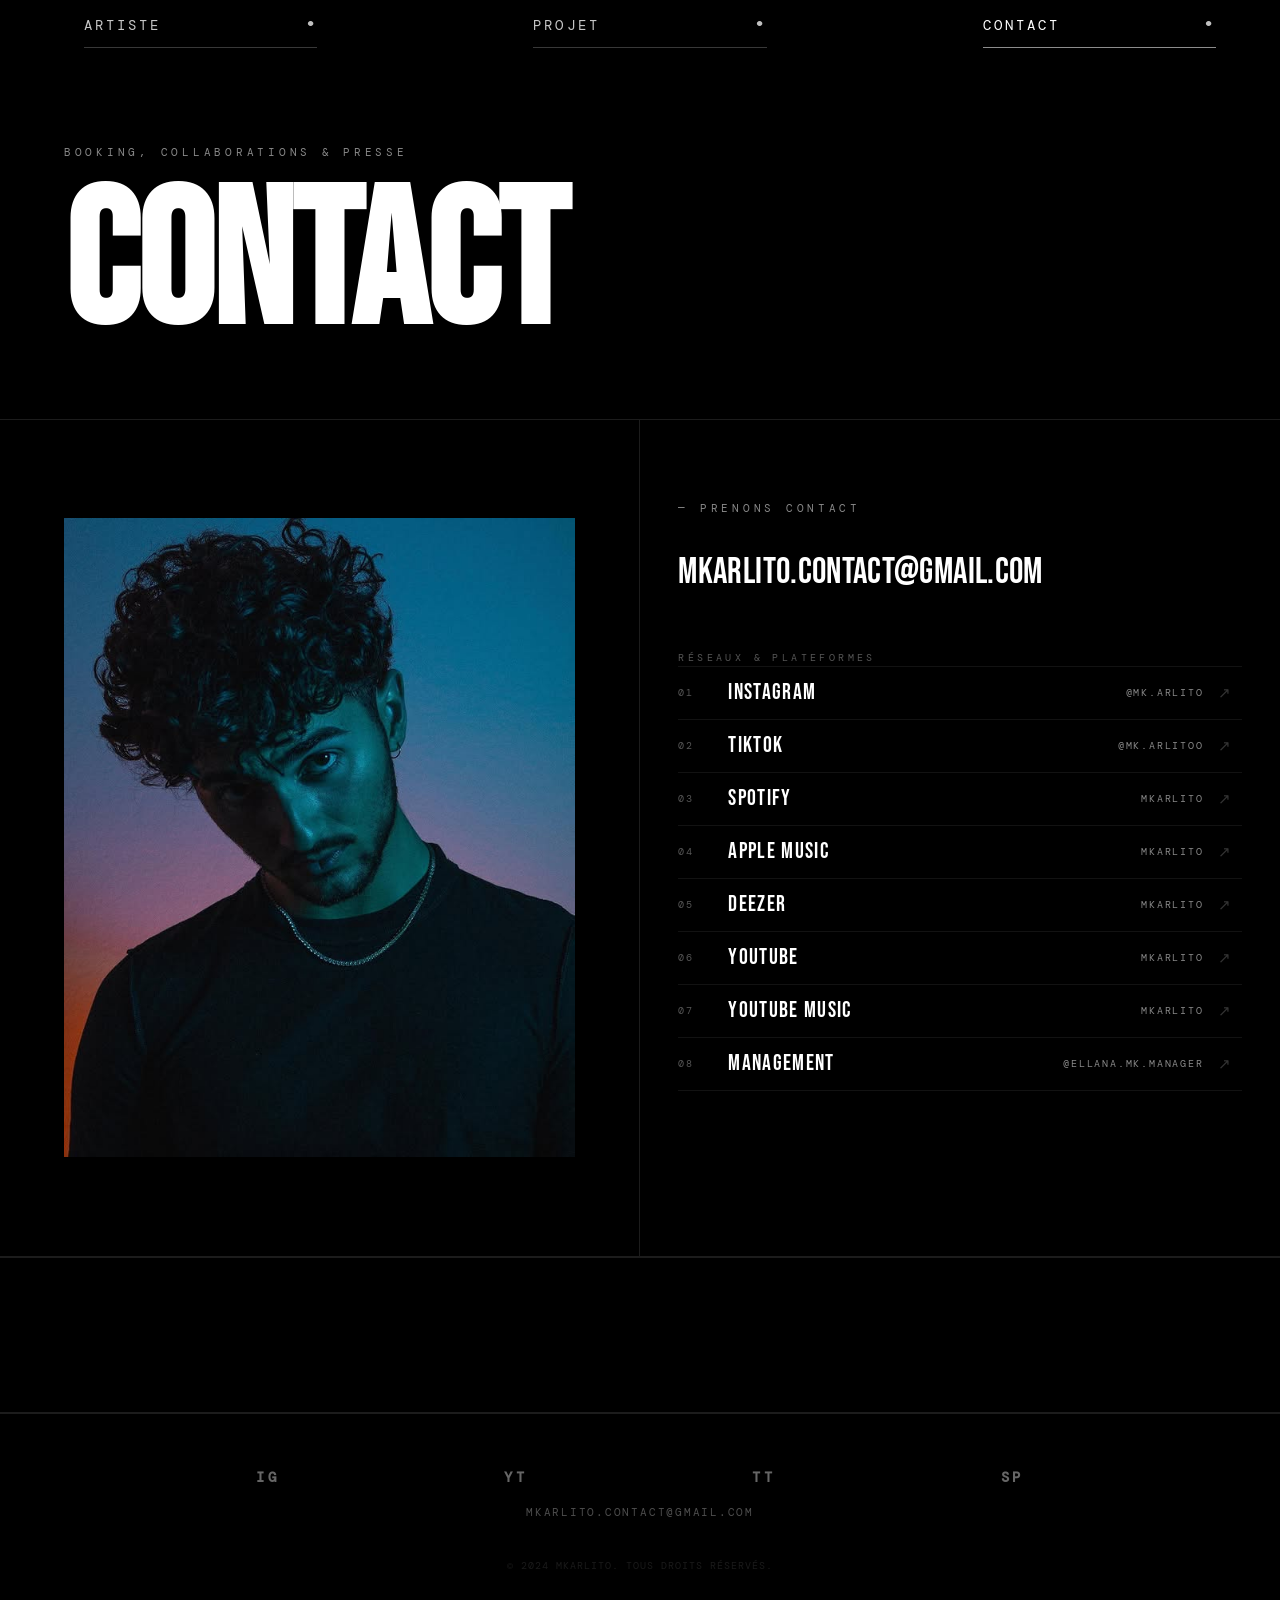
==== contact.html @ 5d6f277c "Initial release — MKARLITO artist showcase site 3-page static site (index, sons, contact) with dark " ====
<!DOCTYPE html>
<html lang="fr">
<head>
  <meta charset="UTF-8">
  <meta name="viewport" content="width=device-width, initial-scale=1.0">
  <title>CONTACT — MKARLITO©</title>
  <link rel="preconnect" href="https://fonts.googleapis.com">
  <link rel="preconnect" href="https://fonts.gstatic.com" crossorigin>
  <link href="https://fonts.googleapis.com/css2?family=Bebas+Neue&family=DM+Mono:ital,wght@0,300;0,400;0,500;1,300&family=Playfair+Display:ital,wght@0,400;1,400;1,700&display=swap" rel="stylesheet">
  <link rel="stylesheet" href="style.css">
</head>
<body>
  <!-- ===== PRÉLOADER ===== -->
  <div id="preloader">
    <span class="preloader-word">MKARLITO</span>
  </div>

  <!-- ===== NAV ===== -->
  <nav id="main-nav">
    <div class="nav-item">
      <div class="nav-item-top">
        <a href="index.html" class="nav-label">ARTISTE</a>
        <span class="nav-dot-sep">•</span>
      </div>
      <span class="nav-item-line"></span>
    </div>
    <div class="nav-item">
      <div class="nav-item-top">
        <a href="sons.html" class="nav-label">PROJET</a>
        <span class="nav-dot-sep">•</span>
      </div>
      <span class="nav-item-line"></span>
    </div>
    <div class="nav-item active">
      <div class="nav-item-top">
        <a href="contact.html" class="nav-label">CONTACT</a>
        <span class="nav-dot-sep">•</span>
      </div>
      <span class="nav-item-line"></span>
    </div>
  </nav>

  <!-- ===== PAGE HERO ===== -->
  <header class="page-hero">
    <p class="page-hero-eyebrow">BOOKING, COLLABORATIONS &amp; PRESSE</p>
    <h1 class="page-hero-title">CONTACT</h1>
  </header>

  <!-- ===== CONTACT — photo 4:5 gauche + liens numérotés droite ===== -->
  <section class="contact-main">

    <!-- GAUCHE : photo format Instagram -->
    <div class="contact-photo-col">
      <img
        src="655360213_18119825782545887_3974792009752322720_n..jpg"
        alt="MK Karlito"
        class="contact-photo"
      >
    </div>

    <!-- DROITE : email + réseaux redessinés -->
    <div class="contact-info-col">

      <p class="contact-eyebrow fade-in">— PRENONS CONTACT</p>

      <a href="mailto:mkarlito.contact@gmail.com" class="contact-email-display fade-in d1">
        MKARLITO.CONTACT@GMAIL.COM
      </a>

      <p class="contact-links-label fade-in d2">RÉSEAUX &amp; PLATEFORMES</p>

      <nav class="contact-links fade-in d2" aria-label="Réseaux et plateformes">

        <a href="https://www.instagram.com/mk.arlito" target="_blank" rel="noopener" class="contact-link">
          <span class="contact-link-num">01</span>
          <span class="contact-link-name">INSTAGRAM</span>
          <span class="contact-link-handle">@MK.ARLITO</span>
          <span class="contact-link-arrow">↗</span>
        </a>

        <a href="https://www.tiktok.com/@mk.arlitoo" target="_blank" rel="noopener" class="contact-link">
          <span class="contact-link-num">02</span>
          <span class="contact-link-name">TIKTOK</span>
          <span class="contact-link-handle">@MK.ARLITOO</span>
          <span class="contact-link-arrow">↗</span>
        </a>

        <a href="https://open.spotify.com/intl-fr/album/261tGGqkF1j6AmlE3AHbBV?si=FubYAjuvT0KjwDazVmQq6w" target="_blank" rel="noopener" class="contact-link">
          <span class="contact-link-num">03</span>
          <span class="contact-link-name">SPOTIFY</span>
          <span class="contact-link-handle">MKARLITO</span>
          <span class="contact-link-arrow">↗</span>
        </a>

        <a href="https://music.apple.com/us/album/eminem-des-antilles/1887346944?i=1887347155" target="_blank" rel="noopener" class="contact-link">
          <span class="contact-link-num">04</span>
          <span class="contact-link-name">APPLE MUSIC</span>
          <span class="contact-link-handle">MKARLITO</span>
          <span class="contact-link-arrow">↗</span>
        </a>

        <a href="https://link.deezer.com/s/32NuJUutsNpp43vM5fysR" target="_blank" rel="noopener" class="contact-link">
          <span class="contact-link-num">05</span>
          <span class="contact-link-name">DEEZER</span>
          <span class="contact-link-handle">MKARLITO</span>
          <span class="contact-link-arrow">↗</span>
        </a>

        <a href="https://youtu.be/8qDD4QzoXho" target="_blank" rel="noopener" class="contact-link">
          <span class="contact-link-num">06</span>
          <span class="contact-link-name">YOUTUBE</span>
          <span class="contact-link-handle">MKARLITO</span>
          <span class="contact-link-arrow">↗</span>
        </a>

        <a href="https://music.youtube.com/playlist?list=OLAK5uy_n5AGbbfg8_oWrASHbFbeoK4M-bMZUBj9k" target="_blank" rel="noopener" class="contact-link">
          <span class="contact-link-num">07</span>
          <span class="contact-link-name">YOUTUBE MUSIC</span>
          <span class="contact-link-handle">MKARLITO</span>
          <span class="contact-link-arrow">↗</span>
        </a>

        <a href="https://www.instagram.com/ellana.mk.manager" target="_blank" rel="noopener" class="contact-link">
          <span class="contact-link-num">08</span>
          <span class="contact-link-name">MANAGEMENT</span>
          <span class="contact-link-handle">@ELLANA.MK.MANAGER</span>
          <span class="contact-link-arrow">↗</span>
        </a>

      </nav>

    </div>
  </section>

  <!-- Espace équivalent au marquee supprimé -->
  <div class="marquee-spacer"></div>

  <!-- ===== FOOTER ===== -->
  <footer>
    <div class="footer-center">
      <div class="footer-socials">
        <a href="https://www.instagram.com/mk.arlito" target="_blank" rel="noopener" class="footer-social-link">IG</a>
        <a href="https://youtu.be/8qDD4QzoXho" target="_blank" rel="noopener" class="footer-social-link">YT</a>
        <a href="https://www.tiktok.com/@mk.arlitoo" target="_blank" rel="noopener" class="footer-social-link">TT</a>
        <a href="#" class="footer-social-link">SP</a>
      </div>
      <a href="mailto:mkarlito.contact@gmail.com" class="footer-email-link">MKARLITO.CONTACT@GMAIL.COM</a>
    </div>
    <p class="footer-copy">© 2024 MKARLITO. TOUS DROITS RÉSERVÉS.</p>
  </footer>

  <script src="main.js"></script>
</body>
</html>
---- style.css ----
@import url('https://fonts.googleapis.com/css2?family=Bebas+Neue&family=DM+Mono:ital,wght@0,300;0,400;0,500;1,300&family=Playfair+Display:ital,wght@0,400;1,400;1,700&display=swap');

/* ============================================================
   VARIABLES
   ============================================================ */
:root {
  --black:   #000;
  --white:   #fff;
  --g700:    #1c1c1c;
  --g400:    #555;
  --g300:    #888;
  --display: 'Bebas Neue', sans-serif;
  --mono:    'DM Mono', monospace;
  --serif:   'Playfair Display', serif;
  --nav-h:   64px;
}

/* ============================================================
   RESET
   ============================================================ */
*, *::before, *::after { box-sizing: border-box; margin: 0; padding: 0; }
html { scroll-behavior: smooth; }
body {
  background: var(--black);
  color: var(--white);
  font-family: var(--mono);
  font-size: 13px;
  line-height: 1.6;
  letter-spacing: 0.04em;
  overflow-x: hidden;
  cursor: none;
}
img { display: block; max-width: 100%; }
a { color: inherit; }

/* ============================================================
   PRÉLOADER — page blanche, mot en bas → centre → glisse vers le haut
   ============================================================ */
#preloader {
  position: fixed;
  inset: 0;
  z-index: 9999;
  background: #fff;
  display: flex;
  align-items: center;
  justify-content: center;
  overflow: hidden;
  pointer-events: none;
}
#preloader.slide-up {
  transform: translateY(-100%);
  transition: transform .9s cubic-bezier(.77,0,.175,1);
}
.preloader-word {
  font-family: var(--display);
  font-size: clamp(48px, 10vw, 120px);
  color: #000;
  letter-spacing: .04em;
  line-height: 1;
  transform: translateY(60px);
  opacity: 0;
  transition: transform .7s cubic-bezier(.25,.46,.45,.94),
              opacity   .7s cubic-bezier(.25,.46,.45,.94);
}
.preloader-word.visible {
  transform: translateY(0);
  opacity: 1;
}

/* ============================================================
   CUSTOM CURSOR
   ============================================================ */
.cursor {
  position: fixed;
  width: 8px; height: 8px;
  background: var(--white);
  border-radius: 50%;
  pointer-events: none;
  z-index: 99999;
  transform: translate(-50%, -50%);
  mix-blend-mode: difference;
  transition: width .18s, height .18s;
  will-change: transform;
}
.cursor.expand { width: 44px; height: 44px; }

/* ============================================================
   NAVBAR — 2 niveaux
   Niveau 1 : LABEL [espace] •
   Niveau 2 : ligne sous le label → sous le point
   gap: 17% ≈ longueur de la ligne → espacement entre sections ≈ longueur trait
   padding: 5% sur les côtés
   ============================================================ */
#main-nav {
  position: fixed;
  top: 0; left: 0; right: 0;
  z-index: 1000;
  display: flex;
  align-items: flex-start;
  height: var(--nav-h);
  padding: 14px 5% 0;
  gap: 17%;
  overflow: hidden;
  background: transparent;
}

/* Chaque item occupe sa part équitable de la largeur disponible */
.nav-item {
  flex: 1;
  min-width: 0;
  display: flex;
  flex-direction: column;
  gap: 11px;
  padding-left: 20px;
}

/* Niveau 1 : label à gauche, point au bord droit
   min-height = taille du point → aligne label CONTACT au même niveau que les autres */
.nav-item-top {
  display: flex;
  align-items: center;
  justify-content: space-between;
  min-height: 22px;
}

.nav-label {
  font-family: var(--mono);
  font-size: 14px;
  letter-spacing: .22em;
  text-transform: uppercase;
  line-height: 1;
  white-space: nowrap;
  text-decoration: none;
  color: rgba(255,255,255,.78);
  transition: color .2s;
}
.nav-item:hover .nav-label,
.nav-item.active .nav-label { color: var(--white); }

.nav-dot-sep {
  font-size: 22px;
  color: rgba(255,255,255,.75);
  line-height: 1;
  user-select: none;
}

/* Niveau 2 : ligne — même largeur content-box = même départ que label, même fin que point */
.nav-item-line {
  width: 100%;
  height: 1px;
  background: rgba(255,255,255,.22);
}
.nav-item.active .nav-item-line { background: rgba(255,255,255,.55); }

/* Mobile hamburger */
.nav-burger {
  display: none;
  flex-direction: column;
  gap: 5px;
  cursor: pointer;
  padding: 6px;
  margin-right: 16px;
}
.nav-burger span {
  display: block;
  width: 22px; height: 1px;
  background: var(--white);
  transition: transform .35s, opacity .35s;
}
.nav-burger.open span:nth-child(1) { transform: translateY(6px) rotate(45deg); }
.nav-burger.open span:nth-child(2) { opacity: 0; }
.nav-burger.open span:nth-child(3) { transform: translateY(-6px) rotate(-45deg); }

.mobile-menu {
  position: fixed;
  inset: 0;
  background: var(--black);
  z-index: 999;
  display: flex;
  flex-direction: column;
  align-items: center;
  justify-content: center;
  gap: 32px;
  transform: translateX(100%);
  transition: transform .5s cubic-bezier(.77,0,.175,1);
}
.mobile-menu.open { transform: translateX(0); }
.mobile-menu a {
  font-family: var(--display);
  font-size: clamp(52px, 12vw, 88px);
  text-decoration: none;
  color: var(--white);
  letter-spacing: .06em;
}
.mobile-menu a.active { color: var(--g400); }

/* ============================================================
   HERO — titre centré, sur une ligne, pas d'animation parasite
   ============================================================ */
.hero {
  position: relative;
  width: 100%;
  height: 100vh;
  overflow: hidden;
  display: flex;
  align-items: center;
  justify-content: center;
}
.hero-bg {
  position: absolute;
  inset: 0;
  width: 100%; height: 100%;
  object-fit: cover;
  filter: brightness(.58);
}
.hero-gradient {
  position: absolute;
  inset: 0;
  background: linear-gradient(
    to bottom,
    rgba(0,0,0,.08) 0%,
    rgba(0,0,0,0)   38%,
    rgba(0,0,0,.6)  100%
  );
}
.hero-title {
  position: relative;
  z-index: 1;
  text-align: center;
  font-family: var(--display);
  font-size: clamp(60px, 12vw, 170px);
  line-height: .9;
  letter-spacing: .02em;
  white-space: nowrap;   /* tout sur une ligne */
  pointer-events: none;
  user-select: none;
}
.hero-title sup {
  font-size: .32em;
  vertical-align: super;
  letter-spacing: 0;
}

/* ============================================================
   PAGE HERO — pages intérieures
   ============================================================ */
.page-hero {
  padding: calc(var(--nav-h) + 80px) 5% 72px;
  border-bottom: 1px solid var(--g700);
}
.page-hero-eyebrow {
  font-size: 11px;
  letter-spacing: .34em;
  text-transform: uppercase;
  color: var(--g300);
  margin-bottom: 24px;
}
.page-hero-title {
  font-family: var(--display);
  font-size: clamp(80px, 15vw, 200px);
  line-height: .84;
  letter-spacing: -.01em;
}

/* ============================================================
   TAGLINE
   ============================================================ */
.section-tagline {
  padding: 100px 5% 90px;
  text-align: right;
  border-bottom: 1px solid var(--g700);
}
.section-tagline h2 {
  font-family: var(--display);
  font-size: clamp(52px, 9vw, 120px);
  line-height: .88;
  letter-spacing: .02em;
}

/* ============================================================
   ABOUT — image 3:2, titre en Playfair Display
   ============================================================ */
.section-about {
  display: grid;
  grid-template-columns: 1fr 1fr;
  align-items: center;
  border-bottom: 1px solid var(--g700);
}
.about-img-col {
  padding: 60px 5vw;
  border-right: 1px solid var(--g700);
}
.about-img {
  width: 100%;
  aspect-ratio: 3/2;
  object-fit: cover;
  display: block;
  border-radius: 10px;
}
.about-copy-col {
  padding: 60px 6%;
}
/* titre en Bebas Neue — bold/display, même style que les titres de page */
.about-eyebrow {
  font-family: var(--display);
  font-size: 30px;
  letter-spacing: .06em;
  text-transform: uppercase;
  color: var(--white);
  margin-bottom: 88px;
  line-height: 1;
}
.about-body {
  font-size: 15px;
  line-height: 1.9;
  color: rgba(255,255,255,.58);
}

/* ============================================================
   PROJETS — section homepage (carrés plus petits + radius + gap)
   ============================================================ */
.hp-projects {
  padding: 80px 5%;
  border-bottom: 1px solid var(--g700);
}
.hp-projects-title {
  font-family: var(--display);
  font-size: clamp(72px, 12vw, 160px);
  line-height: .88;
  letter-spacing: -.01em;
  margin-bottom: 48px;
}
.hp-projects-grid {
  display: grid;
  grid-template-columns: repeat(3, 1fr);
  gap: 20px;
}
/* pas de 3D sur la homepage — juste zoom */
.hp-project-card { overflow: hidden; }
.hp-project-img-wrap {
  position: relative;
  aspect-ratio: 1;
  overflow: hidden;
  border-radius: 10px;  /* radius */
}
.hp-project-img {
  width: 100%; height: 100%;
  object-fit: cover;
  filter: brightness(.82);
  transition: transform .7s cubic-bezier(.25,.46,.45,.94), filter .6s;
}
.hp-project-card:hover .hp-project-img {
  transform: scale(1.09);
  filter: brightness(.55);
}
.hp-project-info {
  position: absolute;
  inset: 0;
  display: flex;
  flex-direction: column;
  justify-content: flex-end;
  padding: 20px;
  border-radius: 10px;
  background: linear-gradient(to top, rgba(0,0,0,.82) 0%, rgba(0,0,0,0) 55%);
  transition: background .4s;
}
.hp-project-card:hover .hp-project-info {
  background: linear-gradient(to top, rgba(0,0,0,.92) 0%, rgba(0,0,0,.2) 100%);
}
.hp-project-tag {
  font-size: 10px;
  letter-spacing: .3em;
  text-transform: uppercase;
  color: rgba(255,255,255,.55);
  margin-bottom: 5px;
}
.hp-project-name {
  font-family: var(--display);
  font-size: 28px;
  letter-spacing: .04em;
  line-height: 1;
}
.hp-projects-cta {
  display: flex;
  justify-content: center;
  padding-top: 48px;
}
.hp-projects-btn {
  display: inline-block;
  padding: 14px 44px;
  border: 1px solid rgba(255,255,255,.3);
  font-family: var(--mono);
  font-size: 11px;
  letter-spacing: .3em;
  text-transform: uppercase;
  text-decoration: none;
  color: var(--white);
  transition: background .22s, border-color .22s, color .22s;
}
.hp-projects-btn:hover {
  background: var(--white);
  border-color: var(--white);
  color: var(--black);
}

/* ============================================================
   QUOTE / MANIFESTE — image fond plein écran + texte par-dessus
   ============================================================ */
.section-quote {
  position: relative;
  min-height: 100vh;
  display: flex;
  flex-direction: column;
  align-items: center;
  justify-content: center;
  padding: 120px 10%;
  overflow: hidden;
  text-align: center;
}
/* Image en fond absolu — couvre toute la section */
.section-quote-bg {
  position: absolute;
  inset: 0;
  width: 100%; height: 100%;
  object-fit: cover;
  object-position: center 35%;
  filter: brightness(.52);
  z-index: 0;
}
/* Textes par-dessus */
.quote-main,
.quote-sub,
.quote-cols {
  position: relative;
  z-index: 1;
}
.quote-main {
  font-family: var(--display);
  font-size: clamp(40px, 6vw, 82px);
  line-height: 1.04;
  max-width: 960px;
  letter-spacing: .03em;
  margin-bottom: 16px;
}
.quote-sub {
  font-family: var(--display);
  font-size: clamp(22px, 3.5vw, 46px);
  color: rgba(255,255,255,.48);
  letter-spacing: .08em;
  margin-bottom: 80px;
}
.quote-cols {
  display: grid;
  grid-template-columns: repeat(3,1fr);
  gap: 56px;
  width: 100%;
  max-width: 1100px;
  text-align: left;
}
.quote-col-label {
  font-size: 10px;
  letter-spacing: .34em;
  text-transform: uppercase;
  color: rgba(255,255,255,.58);
  margin-bottom: 12px;
  padding-bottom: 12px;
  border-bottom: 1px solid rgba(255,255,255,.15);
}
.quote-col p {
  font-size: 12px;
  line-height: 1.95;
  color: rgba(255,255,255,.62);
}

/* ============================================================
   "NOUS SOMMES…" — au-dessus du carrousel
   ============================================================ */
.world-headline {
  padding: 70px 5% 50px;
  text-align: center;
  border-top: 1px solid var(--g700);
}
.world-headline h2 {
  font-family: var(--display);
  font-size: clamp(34px, 6vw, 84px);
  letter-spacing: .04em;
  line-height: 1;
}
.world-headline h2 sup { font-size: .35em; vertical-align: super; }

/* ============================================================
   MARQUEE — carrés format Instagram, boucle parfaite
   ============================================================ */
.marquee-wrap {
  overflow: hidden;
  border-top: 1px solid var(--g700);
  border-bottom: 1px solid var(--g700);
}
.marquee-track {
  display: flex;
  animation: marquee 42s linear infinite;
  will-change: transform;
}
.marquee-track:hover { animation-play-state: paused; }
/* Deux sets identiques — le track fait exactement 2× la largeur d'un set.
   translateX(-50%) tombe pile au début du set 2 = identique au set 1 → boucle invisible */
.marquee-set {
  display: flex;
  flex-shrink: 0;
}
@keyframes marquee {
  from { transform: translateX(0); }
  to   { transform: translateX(-50%); }
}
.marquee-img {
  width: 148px; height: 148px;
  object-fit: cover;
  flex-shrink: 0;
  filter: brightness(.6);
  transition: filter .3s;
  margin-right: 4px;
}
.marquee-img:hover { filter: brightness(1); }

/* Spacer pour remplacer le marquee sur les pages où il est supprimé */
.marquee-spacer {
  height: 156px;  /* 148px image + 4px margin + 4px border */
  border-top: 1px solid var(--g700);
  border-bottom: 1px solid var(--g700);
}

/* ============================================================
   FOOTER — réseaux sur toute la largeur, plus grands
   ============================================================ */
footer {
  padding: 52px 0 36px;
  display: flex;
  flex-direction: column;
  align-items: center;
  gap: 0;
  border-top: 1px solid var(--g700);
}
.footer-center {
  display: flex;
  flex-direction: column;
  align-items: center;
  gap: 16px;
  width: 100%;
  margin-bottom: 36px;
}
.footer-socials {
  display: flex;
  justify-content: space-between;
  width: 100%;
  padding: 0 20%;
}
.footer-social-link {
  font-size: 14px;
  font-weight: 600;
  letter-spacing: .26em;
  text-transform: uppercase;
  text-decoration: none;
  color: rgba(255,255,255,.4);
  transition: color .2s;
}
.footer-social-link:hover { color: var(--white); }
.footer-email-link {
  font-size: 11px;
  letter-spacing: .16em;
  text-transform: uppercase;
  text-decoration: none;
  color: rgba(255,255,255,.3);
  transition: color .2s;
}
.footer-email-link:hover { color: var(--white); }
.footer-copy {
  font-size: 10px;
  color: rgba(255,255,255,.1);
  letter-spacing: .1em;
  text-transform: uppercase;
}

/* ============================================================
   3D CARD TILT
   ============================================================ */
.card-3d {
  transform-style: preserve-3d;
  transform: perspective(800px) rotateX(0) rotateY(0) scale3d(1,1,1);
  transition: transform .55s cubic-bezier(.23,1,.32,1);
  will-change: transform;
}
.card-shine {
  position: absolute;
  inset: 0;
  z-index: 10;
  pointer-events: none;
  opacity: 0;
  transition: opacity .3s;
  border-radius: inherit;
}

/* ============================================================
   FADE-IN
   ============================================================ */
.fade-in {
  opacity: 0;
  transform: translateY(28px);
  transition: opacity .9s cubic-bezier(.25,.46,.45,.94),
              transform .9s cubic-bezier(.25,.46,.45,.94);
}
.fade-in.visible { opacity: 1; transform: translateY(0); }
.fade-in.d1 { transition-delay: .12s; }
.fade-in.d2 { transition-delay: .24s; }
.fade-in.d3 { transition-delay: .36s; }

/* ============================================================
   SONS / PROJETS PAGE
   ============================================================ */
.projects-section {
  padding: 80px 5%;
  border-bottom: 1px solid var(--g700);
}
.projects-grid {
  display: grid;
  grid-template-columns: repeat(4,1fr);
  gap: 16px;
}
.projects-category-label {
  grid-column: 1 / -1;
  font-family: var(--mono);
  font-size: 10px;
  letter-spacing: .34em;
  text-transform: uppercase;
  color: rgba(255,255,255,.32);
  padding: 32px 0 14px;
  border-top: 1px solid var(--g700);
}
.projects-category-label:first-child {
  padding-top: 0;
  border-top: none;
}
.project-card {
  position: relative;
  overflow: hidden;
  aspect-ratio: 1;
  border-radius: 10px; /* radius */
}
.project-card-img {
  width: 100%; height: 100%;
  object-fit: cover;
  filter: brightness(.78);
  transition: transform .7s cubic-bezier(.25,.46,.45,.94), filter .6s;
  border-radius: 10px;
}
.project-card-info {
  position: absolute;
  inset: 0;
  display: flex;
  flex-direction: column;
  justify-content: flex-end;
  padding: 24px;
  background: linear-gradient(to top, rgba(0,0,0,.88) 0%, rgba(0,0,0,0) 55%);
  border-radius: 10px;
  transition: background .4s;
}
.project-tag {
  font-size: 10px;
  letter-spacing: .32em;
  text-transform: uppercase;
  color: var(--g300);
  margin-bottom: 6px;
}
.project-title {
  font-family: var(--display);
  font-size: 22px;
  letter-spacing: .04em;
  line-height: 1;
}
.project-year {
  font-size: 10px;
  letter-spacing: .2em;
  color: var(--g300);
  margin-top: 6px;
}
.section-eyebrow {
  font-size: 11px;
  letter-spacing: .34em;
  text-transform: uppercase;
  color: var(--g300);
  margin-bottom: 56px;
}
.featured-section {
  padding: 100px 5%;
  border-bottom: 1px solid var(--g700);
}
.featured-inner {
  display: grid;
  grid-template-columns: 380px 1fr;
  gap: 80px;
  align-items: center;
}
.featured-artwork {
  width: 100%;
  aspect-ratio: 1;
  object-fit: cover;
  border-radius: 10px;
}
.featured-eyebrow {
  font-size: 10px;
  letter-spacing: .34em;
  text-transform: uppercase;
  color: var(--g400);
  margin-bottom: 18px;
}
.featured-title {
  font-family: var(--display);
  font-size: clamp(52px, 7vw, 92px);
  line-height: .88;
  letter-spacing: .02em;
  margin-bottom: 28px;
}
.featured-desc {
  font-size: 12px;
  line-height: 1.95;
  color: rgba(255,255,255,.48);
  max-width: 400px;
  margin-bottom: 44px;
}
.streaming-section {
  padding: 80px 5%;
  border-bottom: 1px solid var(--g700);
}
.streaming-links { display: flex; flex-wrap: wrap; gap: 12px; }
.streaming-link {
  display: inline-flex;
  align-items: center;
  gap: 10px;
  padding: 14px 26px;
  border: 1px solid rgba(255,255,255,.35);
  text-decoration: none;
  color: var(--white);
  background: transparent;
  font-size: 11px;
  letter-spacing: .26em;
  text-transform: uppercase;
  transition: background .22s, border-color .22s;
}
.streaming-link:hover {
  background: var(--brand);
  border-color: var(--brand);
}

/* Couleurs de marque — se révèlent au survol */
.streaming-link.spotify       { --brand: #1DB954; }
.streaming-link.apple         { --brand: #FC3C44; }
.streaming-link.youtube       { --brand: #FF0000; }
.streaming-link.youtube-music { --brand: #FF0000; }
.streaming-link.deezer        { --brand: #A238FF; }
.streaming-link.iheart        { --brand: #C6002B; }

/* ============================================================
   CONTACT PAGE — photo plein côté gauche + liens redessinés
   ============================================================ */
.contact-main {
  display: grid;
  grid-template-columns: 1fr 1fr;
  align-items: start;
  border-bottom: 1px solid var(--g700);
  min-height: calc(100vh - var(--nav-h));
}
.contact-photo-col {
  position: sticky;
  top: var(--nav-h);
  height: calc(100vh - var(--nav-h));
  overflow: hidden;
  border-right: 1px solid var(--g700);
  padding: 40px 5vw;
}
.contact-photo {
  width: 100%;
  height: 100%;
  object-fit: contain;
  object-position: center center;
  display: block;
  border-radius: 10px;
}
.contact-info-col {
  padding: 80px 6%;
}
.contact-eyebrow {
  font-size: 11px;
  letter-spacing: .34em;
  text-transform: uppercase;
  color: var(--g300);
  margin-bottom: 40px;
}
.contact-email-display {
  font-family: var(--display);
  font-size: clamp(20px, 2.8vw, 48px);
  line-height: .9;
  letter-spacing: .01em;
  text-decoration: none;
  color: var(--white);
  display: block;
  white-space: nowrap;
  margin-bottom: 60px;
  transition: opacity .2s;
}
.contact-email-display:hover { opacity: .5; }

/* Liens réseaux — style numéroté */
.contact-links-label {
  font-size: 10px;
  letter-spacing: .34em;
  text-transform: uppercase;
  color: var(--g400);
  margin-bottom: 0;
}
.contact-links { display: flex; flex-direction: column; }
.contact-link {
  display: grid;
  grid-template-columns: 36px 1fr auto 24px;
  align-items: center;
  gap: 14px;
  padding: 14px 0;
  border-bottom: 1px solid rgba(255,255,255,.07);
  text-decoration: none;
  color: var(--white);
  transition: padding-left .25s;
}
.contact-link:first-child { border-top: 1px solid rgba(255,255,255,.07); }
.contact-link:hover { padding-left: 8px; }
.contact-link-num {
  font-size: 10px;
  letter-spacing: .18em;
  color: var(--g400);
  font-family: var(--mono);
}
.contact-link-name {
  font-family: var(--display);
  font-size: 22px;
  letter-spacing: .06em;
  line-height: 1;
}
.contact-link-handle {
  font-size: 10px;
  letter-spacing: .18em;
  color: var(--g300);
  text-transform: uppercase;
}
.contact-link-arrow {
  font-size: 15px;
  color: rgba(255,255,255,.2);
  transition: color .2s, transform .2s;
}
.contact-link:hover .contact-link-arrow {
  color: var(--white);
  transform: translate(3px,-3px);
}

/* ============================================================
   RESPONSIVE
   ============================================================ */
@media (max-width: 1000px) {
  .contact-main { grid-template-columns: 1fr; }
  .contact-photo-col {
    position: relative; top: auto;
    height: 60vw; min-height: 300px;
    border-right: none; border-bottom: 1px solid var(--g700);
  }

  .featured-inner { grid-template-columns: 1fr; gap: 40px; }
  .featured-artwork { max-width: 340px; }
}

@media (max-width: 900px) {
  .section-about { grid-template-columns: 1fr; }
  .about-img-col { border-right: none; border-bottom: 1px solid var(--g700); }
  .projects-grid { grid-template-columns: repeat(3, 1fr); }
  .hp-projects-grid { grid-template-columns: 1fr 1fr; }
}

@media (max-width: 768px) {
  /* Navbar : toujours visible, réduite */
  :root { --nav-h: 54px; }
  #main-nav { padding: 10px 4% 0; gap: 10%; height: 54px; }
  .nav-item { padding-left: 12px; gap: 8px; }
  .nav-label { font-size: 12px; letter-spacing: .15em; }
  .nav-dot-sep { font-size: 18px; }

  .hero-title { font-size: clamp(44px, 10vw, 80px); }
  .section-tagline { padding: 72px 5% 56px; }
  .section-quote { padding: 80px 6%; }
  .quote-cols { grid-template-columns: 1fr; gap: 36px; text-align: left; }
  .world-headline { padding: 50px 5% 32px; }
  footer { padding: 40px 0 28px; }
  .footer-socials { padding: 0 8%; }
  .page-hero { padding: calc(var(--nav-h) + 40px) 5% 56px; }
}

@media (max-width: 600px) {
  .projects-grid { grid-template-columns: repeat(2, 1fr); }
}

@media (max-width: 500px) {
  /* Navbar : encore plus compacte sur petit mobile */
  :root { --nav-h: 48px; }
  #main-nav { padding: 7px 2% 0; gap: 6%; height: 48px; }
  .nav-item { padding-left: 8px; gap: 6px; }
  .nav-label { font-size: 10px; letter-spacing: .10em; }
  .nav-dot-sep { font-size: 14px; }

  .hp-projects-grid { grid-template-columns: 1fr; }
}

/* ============================================================
   PLATFORM MODAL
   ============================================================ */
.platform-modal {
  position: fixed;
  inset: 0;
  z-index: 3000;
  background: rgba(0,0,0,.82);
  backdrop-filter: blur(10px);
  -webkit-backdrop-filter: blur(10px);
  display: flex;
  align-items: center;
  justify-content: center;
  opacity: 0;
  pointer-events: none;
  transition: opacity .3s;
}
.platform-modal.open { opacity: 1; pointer-events: all; }
.platform-modal-inner {
  background: #0d0d0d;
  border: 1px solid var(--g700);
  padding: 44px 48px;
  width: 90%;
  max-width: 420px;
  transform: translateY(18px);
  transition: transform .32s cubic-bezier(.25,.46,.45,.94);
}
.platform-modal.open .platform-modal-inner { transform: translateY(0); }
.platform-modal-eyebrow {
  font-size: 10px;
  letter-spacing: .34em;
  text-transform: uppercase;
  color: var(--g300);
  margin-bottom: 10px;
}
.platform-modal-release {
  font-family: var(--display);
  font-size: 34px;
  letter-spacing: .04em;
  line-height: 1;
  margin-bottom: 36px;
}
.platform-modal-links { display: flex; flex-direction: column; gap: 8px; margin-bottom: 22px; }
.platform-modal-link {
  display: flex;
  align-items: center;
  justify-content: space-between;
  padding: 14px 18px;
  border: 1px solid rgba(255,255,255,.1);
  text-decoration: none;
  color: var(--white);
  font-size: 11px;
  letter-spacing: .24em;
  text-transform: uppercase;
  transition: background .2s, border-color .2s;
}
.platform-modal-link:hover { background: var(--brand); border-color: var(--brand); }
.platform-modal-link.spotify  { --brand: #1DB954; }
.platform-modal-link.apple    { --brand: #FC3C44; }
.platform-modal-link.youtube  { --brand: #FF0000; }
.platform-modal-link.deezer   { --brand: #A238FF; }
.platform-modal-close {
  display: block;
  width: 100%;
  padding: 11px;
  background: transparent;
  border: 1px solid rgba(255,255,255,.08);
  color: rgba(255,255,255,.3);
  font-family: var(--mono);
  font-size: 10px;
  letter-spacing: .26em;
  text-transform: uppercase;
  cursor: pointer;
  transition: color .2s, border-color .2s;
}
.platform-modal-close:hover { color: var(--white); border-color: rgba(255,255,255,.3); }
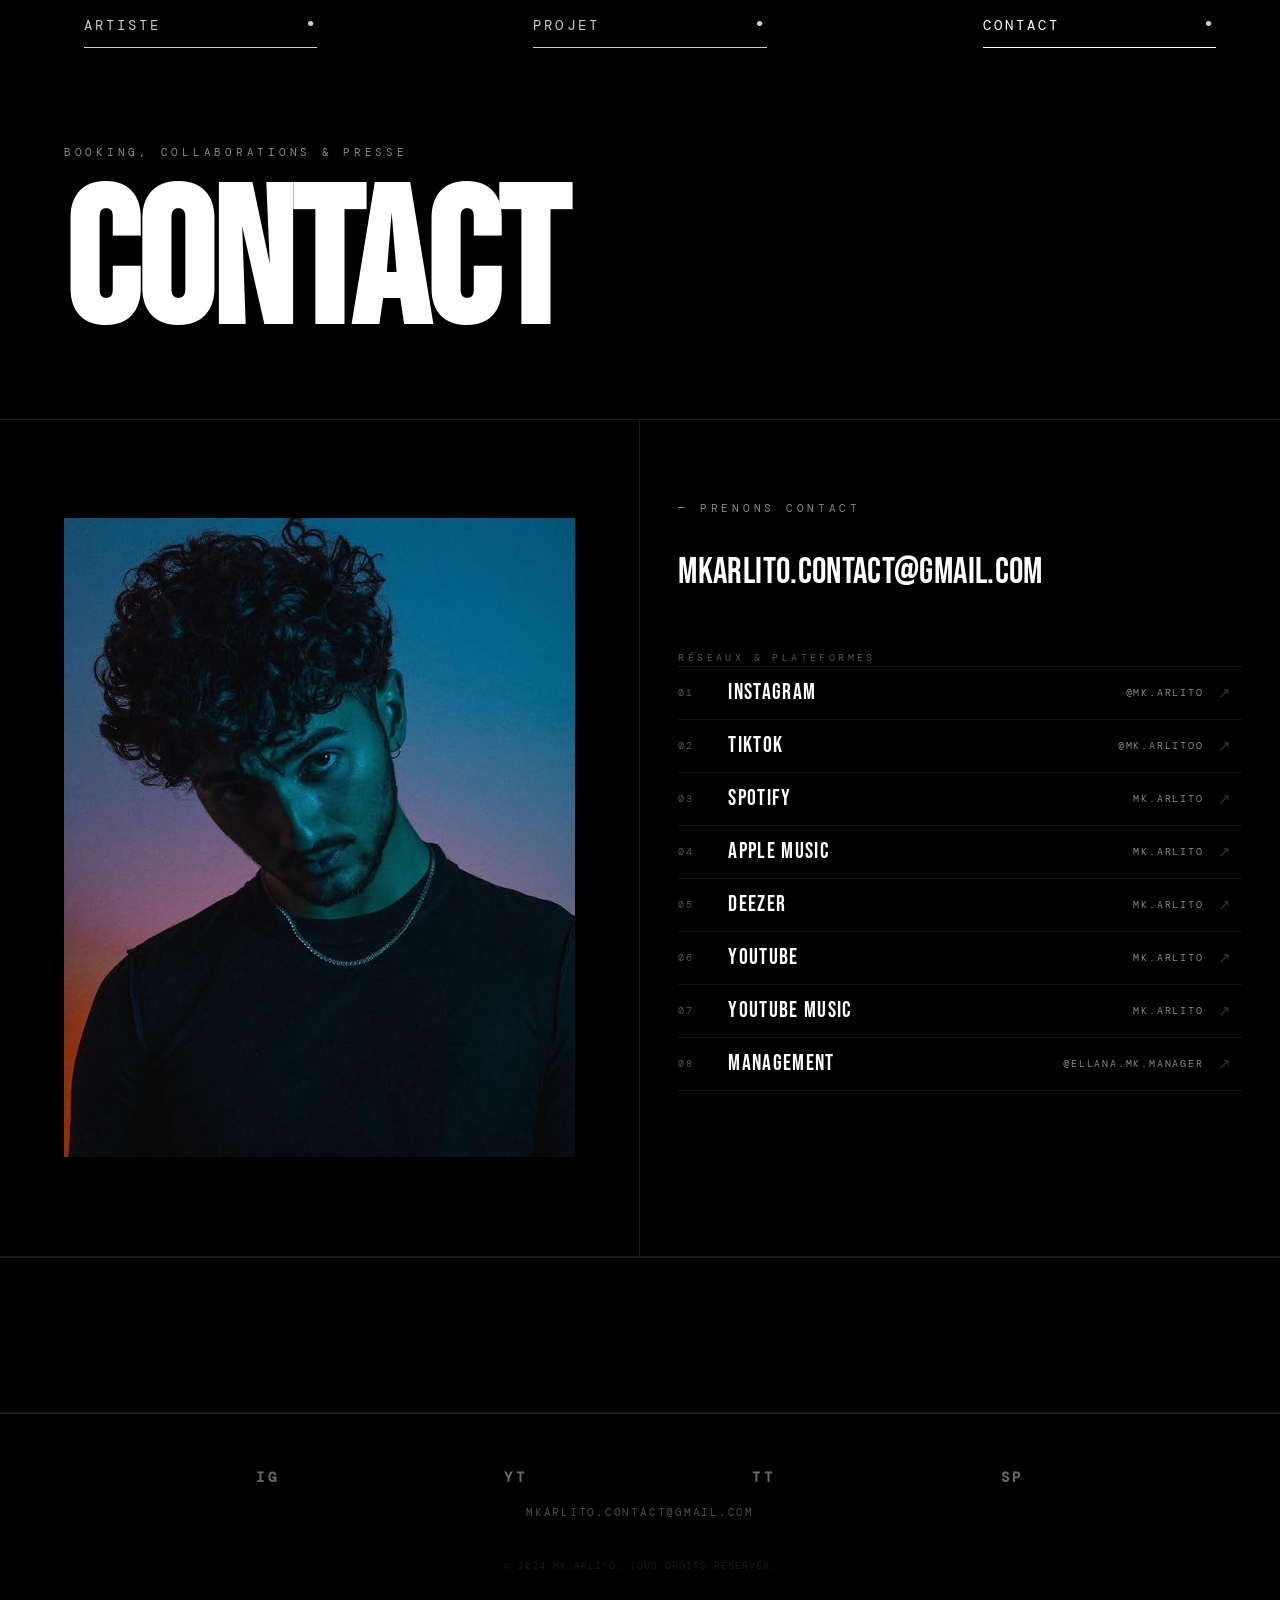
==== commit 408c2a3c: "Fix: rétablit le point dans MK.ARLITO (nom de l'artiste) Le point avait été retiré par erreur ; le v" ====
--- a/contact.html
+++ b/contact.html
@@ -3,17 +3,13 @@
 <head>
   <meta charset="UTF-8">
   <meta name="viewport" content="width=device-width, initial-scale=1.0">
-  <title>CONTACT — MKARLITO©</title>
+  <title>CONTACT — MK.ARLITO©</title>
   <link rel="preconnect" href="https://fonts.googleapis.com">
   <link rel="preconnect" href="https://fonts.gstatic.com" crossorigin>
   <link href="https://fonts.googleapis.com/css2?family=Bebas+Neue&family=DM+Mono:ital,wght@0,300;0,400;0,500;1,300&family=Playfair+Display:ital,wght@0,400;1,400;1,700&display=swap" rel="stylesheet">
   <link rel="stylesheet" href="style.css">
 </head>
 <body>
-  <!-- ===== PRÉLOADER ===== -->
-  <div id="preloader">
-    <span class="preloader-word">MKARLITO</span>
-  </div>
 
   <!-- ===== NAV ===== -->
   <nav id="main-nav">
@@ -88,35 +84,35 @@
         <a href="https://open.spotify.com/intl-fr/album/261tGGqkF1j6AmlE3AHbBV?si=FubYAjuvT0KjwDazVmQq6w" target="_blank" rel="noopener" class="contact-link">
           <span class="contact-link-num">03</span>
           <span class="contact-link-name">SPOTIFY</span>
-          <span class="contact-link-handle">MKARLITO</span>
+          <span class="contact-link-handle">MK.ARLITO</span>
           <span class="contact-link-arrow">↗</span>
         </a>
 
         <a href="https://music.apple.com/us/album/eminem-des-antilles/1887346944?i=1887347155" target="_blank" rel="noopener" class="contact-link">
           <span class="contact-link-num">04</span>
           <span class="contact-link-name">APPLE MUSIC</span>
-          <span class="contact-link-handle">MKARLITO</span>
+          <span class="contact-link-handle">MK.ARLITO</span>
           <span class="contact-link-arrow">↗</span>
         </a>
 
         <a href="https://link.deezer.com/s/32NuJUutsNpp43vM5fysR" target="_blank" rel="noopener" class="contact-link">
           <span class="contact-link-num">05</span>
           <span class="contact-link-name">DEEZER</span>
-          <span class="contact-link-handle">MKARLITO</span>
+          <span class="contact-link-handle">MK.ARLITO</span>
           <span class="contact-link-arrow">↗</span>
         </a>
 
         <a href="https://youtu.be/8qDD4QzoXho" target="_blank" rel="noopener" class="contact-link">
           <span class="contact-link-num">06</span>
           <span class="contact-link-name">YOUTUBE</span>
-          <span class="contact-link-handle">MKARLITO</span>
+          <span class="contact-link-handle">MK.ARLITO</span>
           <span class="contact-link-arrow">↗</span>
         </a>
 
         <a href="https://music.youtube.com/playlist?list=OLAK5uy_n5AGbbfg8_oWrASHbFbeoK4M-bMZUBj9k" target="_blank" rel="noopener" class="contact-link">
           <span class="contact-link-num">07</span>
           <span class="contact-link-name">YOUTUBE MUSIC</span>
-          <span class="contact-link-handle">MKARLITO</span>
+          <span class="contact-link-handle">MK.ARLITO</span>
           <span class="contact-link-arrow">↗</span>
         </a>
 
@@ -146,7 +142,7 @@
       </div>
       <a href="mailto:mkarlito.contact@gmail.com" class="footer-email-link">MKARLITO.CONTACT@GMAIL.COM</a>
     </div>
-    <p class="footer-copy">© 2024 MKARLITO. TOUS DROITS RÉSERVÉS.</p>
+    <p class="footer-copy">© 2024 MK.ARLITO. TOUS DROITS RÉSERVÉS.</p>
   </footer>
 
   <script src="main.js"></script>
--- a/style.css
+++ b/style.css
@@ -131,7 +131,7 @@
   line-height: 1;
   white-space: nowrap;
   text-decoration: none;
-  color: rgba(255,255,255,.78);
+  color: rgba(255,255,255,.80);
   transition: color .2s;
 }
 .nav-item:hover .nav-label,
@@ -139,18 +139,19 @@
 
 .nav-dot-sep {
   font-size: 22px;
-  color: rgba(255,255,255,.75);
+  color: rgba(255,255,255,.80);
   line-height: 1;
   user-select: none;
 }
 
-/* Niveau 2 : ligne — même largeur content-box = même départ que label, même fin que point */
+/* Niveau 2 : ligne — même opacité que label et point */
 .nav-item-line {
   width: 100%;
   height: 1px;
-  background: rgba(255,255,255,.22);
-}
-.nav-item.active .nav-item-line { background: rgba(255,255,255,.55); }
+  background: rgba(255,255,255,.80);
+}
+.nav-item.active .nav-item-line,
+.nav-item:hover  .nav-item-line { background: var(--white); }
 
 /* Mobile hamburger */
 .nav-burger {
@@ -471,6 +472,10 @@
   line-height: 1.95;
   color: rgba(255,255,255,.62);
 }
+@media (min-width: 769px) {
+  .quote-col p { font-size: 15px; line-height: 1.85; }
+  .quote-col-label { font-size: 11px; }
+}
 
 /* ============================================================
    "NOUS SOMMES…" — au-dessus du carrousel
@@ -501,7 +506,7 @@
   animation: marquee 42s linear infinite;
   will-change: transform;
 }
-.marquee-track:hover { animation-play-state: paused; }
+/* pause gérée par JS via isHovered */
 /* Deux sets identiques — le track fait exactement 2× la largeur d'un set.
    translateX(-50%) tombe pile au début du set 2 = identique au set 1 → boucle invisible */
 .marquee-set {
@@ -528,6 +533,29 @@
   border-top: 1px solid var(--g700);
   border-bottom: 1px solid var(--g700);
 }
+
+/* Lightbox carrousel */
+#marquee-lightbox {
+  position: fixed; inset: 0; z-index: 8000;
+  background: rgba(0,0,0,.96);
+  display: flex; align-items: center; justify-content: center;
+  opacity: 0; pointer-events: none;
+  transition: opacity .3s;
+}
+#marquee-lightbox.open { opacity: 1; pointer-events: all; }
+#mlb-img {
+  max-width: 92vw; max-height: 88vh;
+  object-fit: contain;
+  display: block;
+}
+#mlb-close {
+  position: absolute; top: 20px; right: 24px;
+  background: none; border: 1px solid rgba(255,255,255,.3);
+  color: var(--white); font-size: 14px; letter-spacing: .1em;
+  padding: 6px 12px; cursor: pointer;
+  transition: background .2s;
+}
+#mlb-close:hover { background: rgba(255,255,255,.1); }
 
 /* ============================================================
    FOOTER — réseaux sur toute la largeur, plus grands
